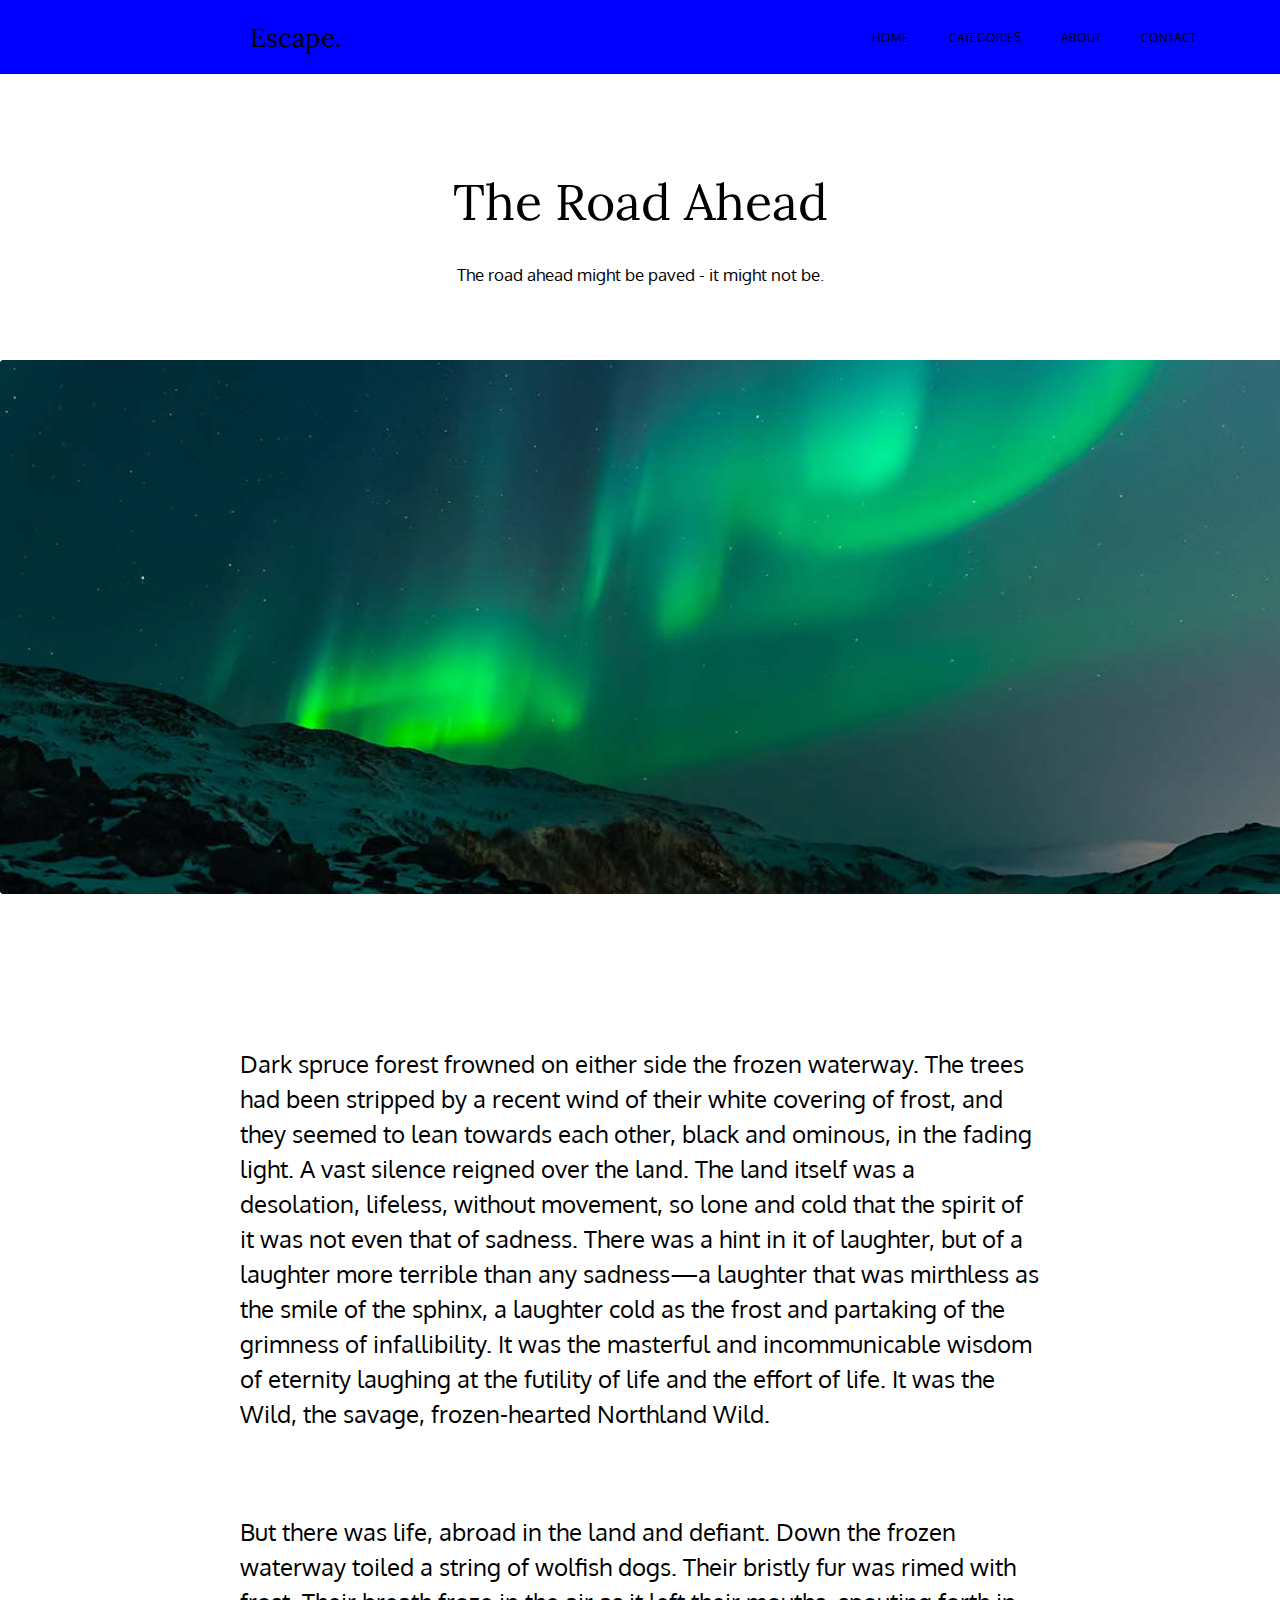
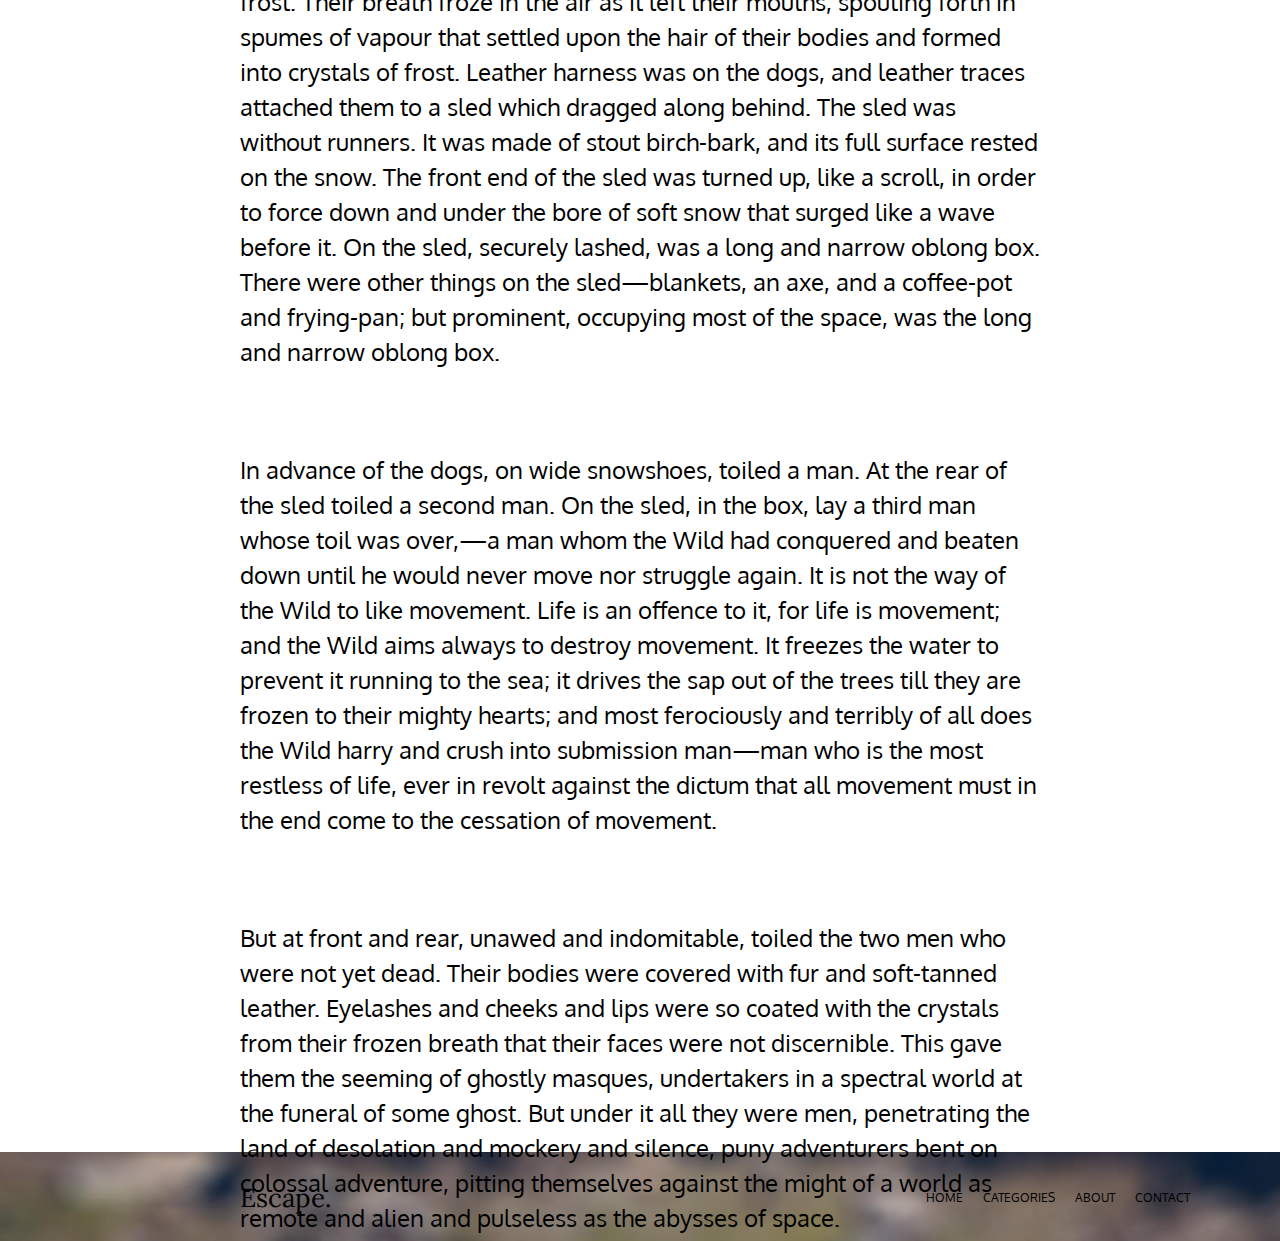
==== Lab_1/index.html @ adece556 "First Commit" ====
<!DOCTYPE html>
<html lang="en">
<head>
    <meta charset="UTF-8">
    <meta name="viewport" content="width=device-width, initial-scale=1.0">
    <link rel="stylesheet" href="style.css">
    <link rel="preconnect" href="https://fonts.googleapis.com">
    <link rel="preconnect" href="https://fonts.gstatic.com" crossorigin>
    <link href="https://fonts.googleapis.com/css2?family=Lora&family=Oxygen&display=swap" rel="stylesheet">
    <title>Lab_1</title>
</head>
<body>
    <div class="set_body">
        <header>
            <div class="header_conteiner">
                <div class="title_Escape">
                    Escape.
                </div>
                <nav class="header_nav">
                    <ul class="header_list">
                        <li class="nav-title"><a href="#!">Home</a></li>
                        <li class="nav-title"><a href="#!">Categories</a></li>
                        <li class="nav-title"><a href="#!">About</a></li>
                        <li class="nav-title"><a href="#!">Contact</a></li>
                    </ul>
                </nav>
            </div>
        </header>
        <div class="title">
            <div class="title_conteiner">
                <p class="Road_ahead">The Road Ahead</p>
                <p class="Road_ahead_under">The road ahead might be paved - it might not be.</p>
            </div>
        </div>
        <img src="./img/MainBack.png" alt="hi">
        <div class="main_text_block">
            <div class="text_block">
                <p>
                    Dark spruce forest frowned on either side the frozen waterway. 
                    The trees had been stripped by a recent wind of their white 
                    covering of frost, and they seemed to lean towards each other, 
                    black and ominous, in the fading light. A vast silence reigned 
                    over the land. The land itself was a desolation, lifeless, 
                    without movement, so lone and cold that the spirit of it was 
                    not even that of sadness. There was a hint in it of laughter, 
                    but of a laughter more terrible than any sadness—a laughter that 
                    was mirthless as the smile of the sphinx, a laughter cold as the 
                    frost and partaking of the grimness of infallibility. It was the 
                    masterful and incommunicable wisdom of eternity laughing at the 
                    futility of life and the effort of life. It was the Wild, the savage, 
                    frozen-hearted Northland Wild. 
                </p>
                <br/>  
                <P>
                    But there was life, abroad in the land and defiant. Down the frozen 
                    waterway toiled a string of wolfish dogs. Their bristly fur was 
                    rimed with frost. Their breath froze in the air as it left their 
                    mouths, spouting forth in spumes of vapour that settled upon the 
                    hair of their bodies and formed into crystals of frost. Leather 
                    harness was on the dogs, and leather traces attached them to a sled 
                    which dragged along behind. The sled was without runners. It was made 
                    of stout birch-bark, and its full surface rested on the snow. The front 
                    end of the sled was turned up, like a scroll, in order to force down and 
                    under the bore of soft snow that surged like a wave before it. On the sled, 
                    securely lashed, was a long and narrow oblong box. There were other things 
                    on the sled—blankets, an axe, and a coffee-pot and frying-pan; but prominent, 
                    occupying most of the space, was the long and narrow oblong box.
                </P>
                <br/>  
                <P>
                    In advance of the dogs, on wide snowshoes, toiled a man. At the rear of the 
                    sled toiled a second man. On the sled, in the box, lay a third man whose 
                    toil was over,—a man whom the Wild had conquered and beaten down until he 
                    would never move nor struggle again. It is not the way of the Wild to like 
                    movement. Life is an offence to it, for life is movement; and the Wild aims 
                    always to destroy movement. It freezes the water to prevent it running to 
                    the sea; it drives the sap out of the trees till they are frozen to their 
                    mighty hearts; and most ferociously and terribly of all does the Wild harry 
                    and crush into submission man—man who is the most restless of life, ever in 
                    revolt against the dictum that all movement must in the end come to the 
                    cessation of movement.
                </P>
                <br/>  
                <P>
                    But at front and rear, unawed and indomitable, toiled the two men who were 
                    not yet dead. Their bodies were covered with fur and soft-tanned leather. 
                    Eyelashes and cheeks and lips were so coated with the crystals from their 
                    frozen breath that their faces were not discernible. This gave them the 
                    seeming of ghostly masques, undertakers in a spectral world at the funeral 
                    of some ghost. But under it all they were men, penetrating the land of 
                    desolation and mockery and silence, puny adventurers bent on colossal 
                    adventure, pitting themselves against the might of a world as remote and
                     alien and pulseless as the abysses of space.
                </P>
            </div>
        </div>
        <footer>
            <div class="footer_conteiner">
                <div class="title_Escape">
                    Escape.
                </div>
                <nav class="header_nav">
                    <ul class="header_list">
                        <li class="nav-title_footer"><a href="#!">Home</a></li>
                        <li class="nav-title_footer"><a href="#!">Categories</a></li>
                        <li class="nav-title_footer"><a href="#!">About</a></li>
                        <li class="nav-title_footer"><a href="#!">Contact</a></li>
                    </ul>
                </nav>
            </div>
        </footer>
    </div>
</body>

</html>
---- Lab_1/style.css ----
body {
    margin: 0;
    padding: 0;
}

.set_body {
    max-width: 1440px;
    margin: 0px auto;
}

header{
    max-height: 74px;
    background-color: blue;
}

.header_list {
    list-style: none;
    display: flex;
}

a {
    color: black;
    text-decoration: none;
}

.header_conteiner {
    padding: 17px 250px 17px 250px;
    max-width: 940px;
    max-height: 40px;
    display: flex;
    justify-content: space-between;
    align-items: center;
}

.title_Escape {
    font-family: 'Lora', serif;
    font-size: 26px;
    margin: 11px 471px 11px 0; 
    cursor: pointer;
}

.nav-title {
    font-family: 'Oxygen', serif;
    font-size: 12px;
    padding: 15px 20px 15px 20px; 
    cursor: pointer;
    text-transform: uppercase;
}


.title {
    height: 286px;
}

.title_conteiner {
    max-width: 940px;
    max-height: 159px;
    padding: 89px 250px 38px 250px;
    
}

.Road_ahead {
    font-size: 50px;
    font-family: 'Lora', serif;
    margin-top: 7px;
    margin-bottom: 0px;
    text-align: center; 
}

.Road_ahead_under {
    font-family: 'Oxygen', sans-serif;
    font-size: 17px;
    text-align: center;
    margin-top: 30px;
}

.main_text_block {
    max-height: 1706px;
    max-width: 1440px;
}


.text_block {
    margin: 148px 240px 168px 240px;
    line-height: 35px;
    font-size: 24px;
    font-family: 'Oxygen', sans-serif;
}

footer {
    height: 89px;
    width: 1440px;
    background-image: url('./img/Footer.png');
}

.footer_conteiner {
    width: 960px;
    height: 34px;
    padding: 28px 240px 27px 240px;
    display: flex;
    justify-content: space-between;
    align-items: center;
}

.nav-title_footer {
    font-family: 'Oxygen', serif;
    font-size: 12px;
    padding: 9px 10px 9px 10px; 
    cursor: pointer;
    text-transform: uppercase;
}
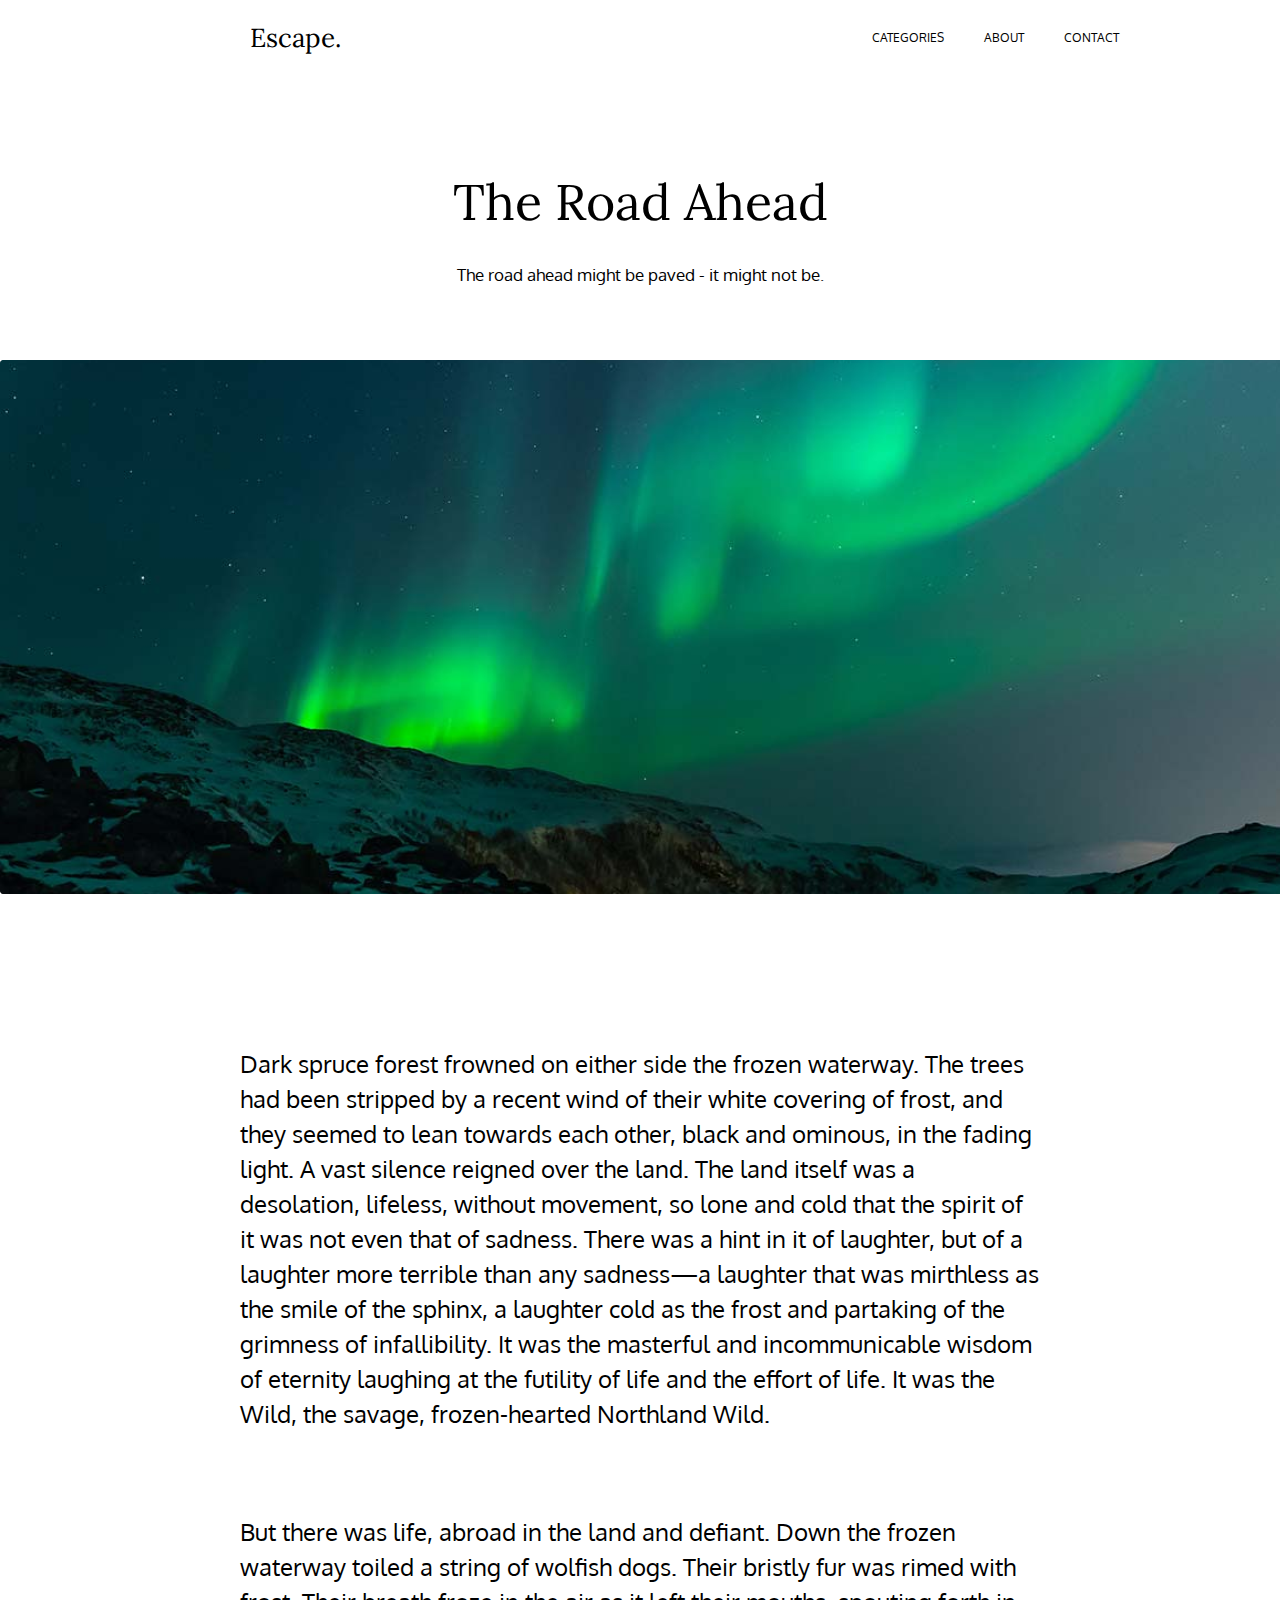
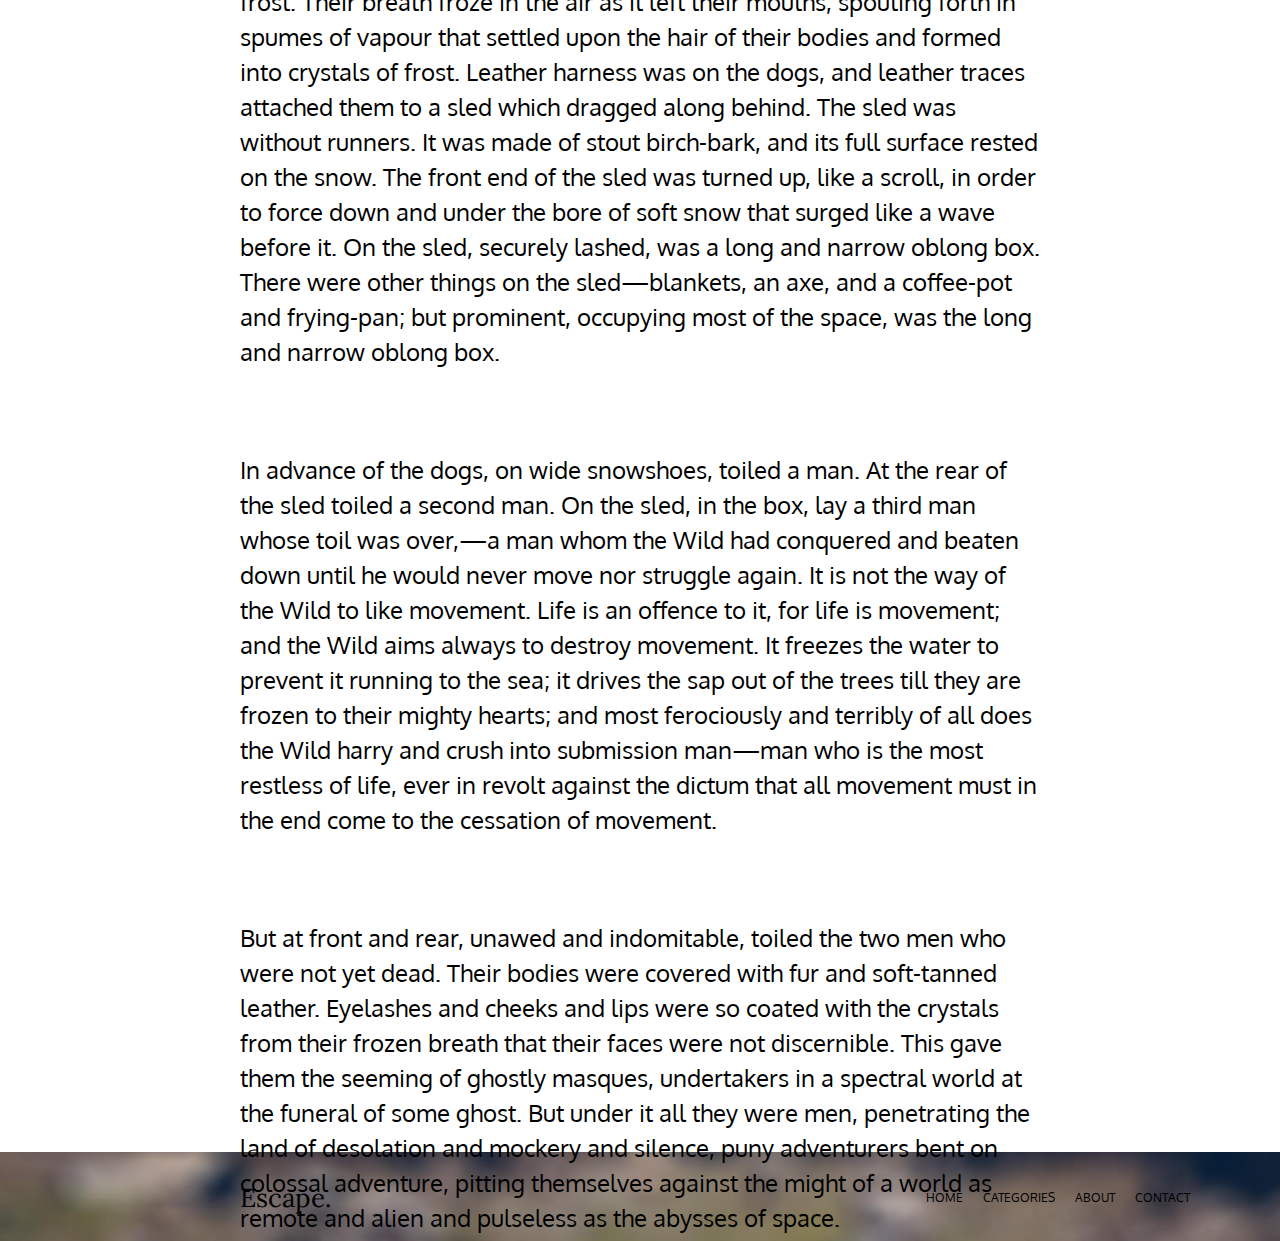
==== commit 032b9a82: "efdf" ====
--- a/Lab_1/index.html
+++ b/Lab_1/index.html
@@ -18,7 +18,7 @@
                 </div>
                 <nav class="header_nav">
                     <ul class="header_list">
-                        <li class="nav-title"><a href="#!">Home</a></li>
+                        
                         <li class="nav-title"><a href="#!">Categories</a></li>
                         <li class="nav-title"><a href="#!">About</a></li>
                         <li class="nav-title"><a href="#!">Contact</a></li>
--- a/Lab_1/style.css
+++ b/Lab_1/style.css
@@ -12,7 +12,6 @@
 
 header{
     max-height: 74px;
-    background-color: blue;
 }
 
 .header_list {
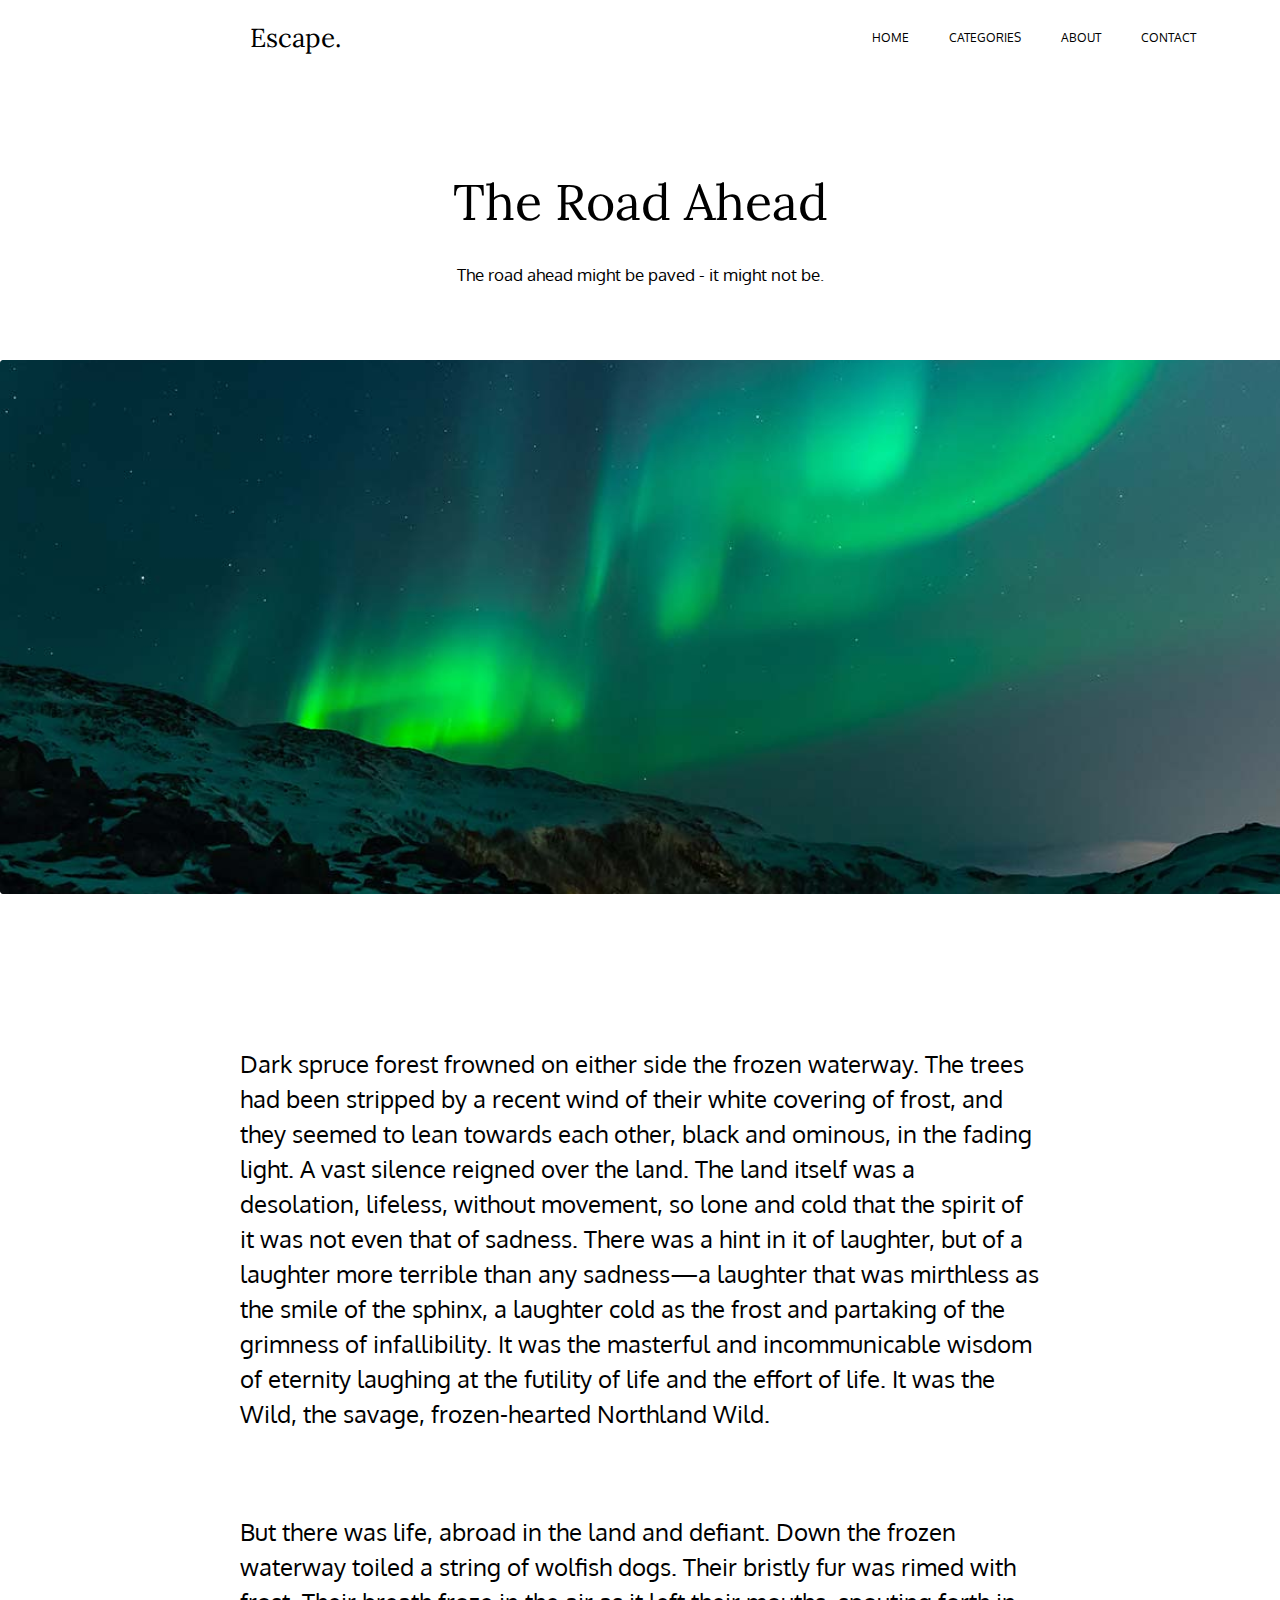
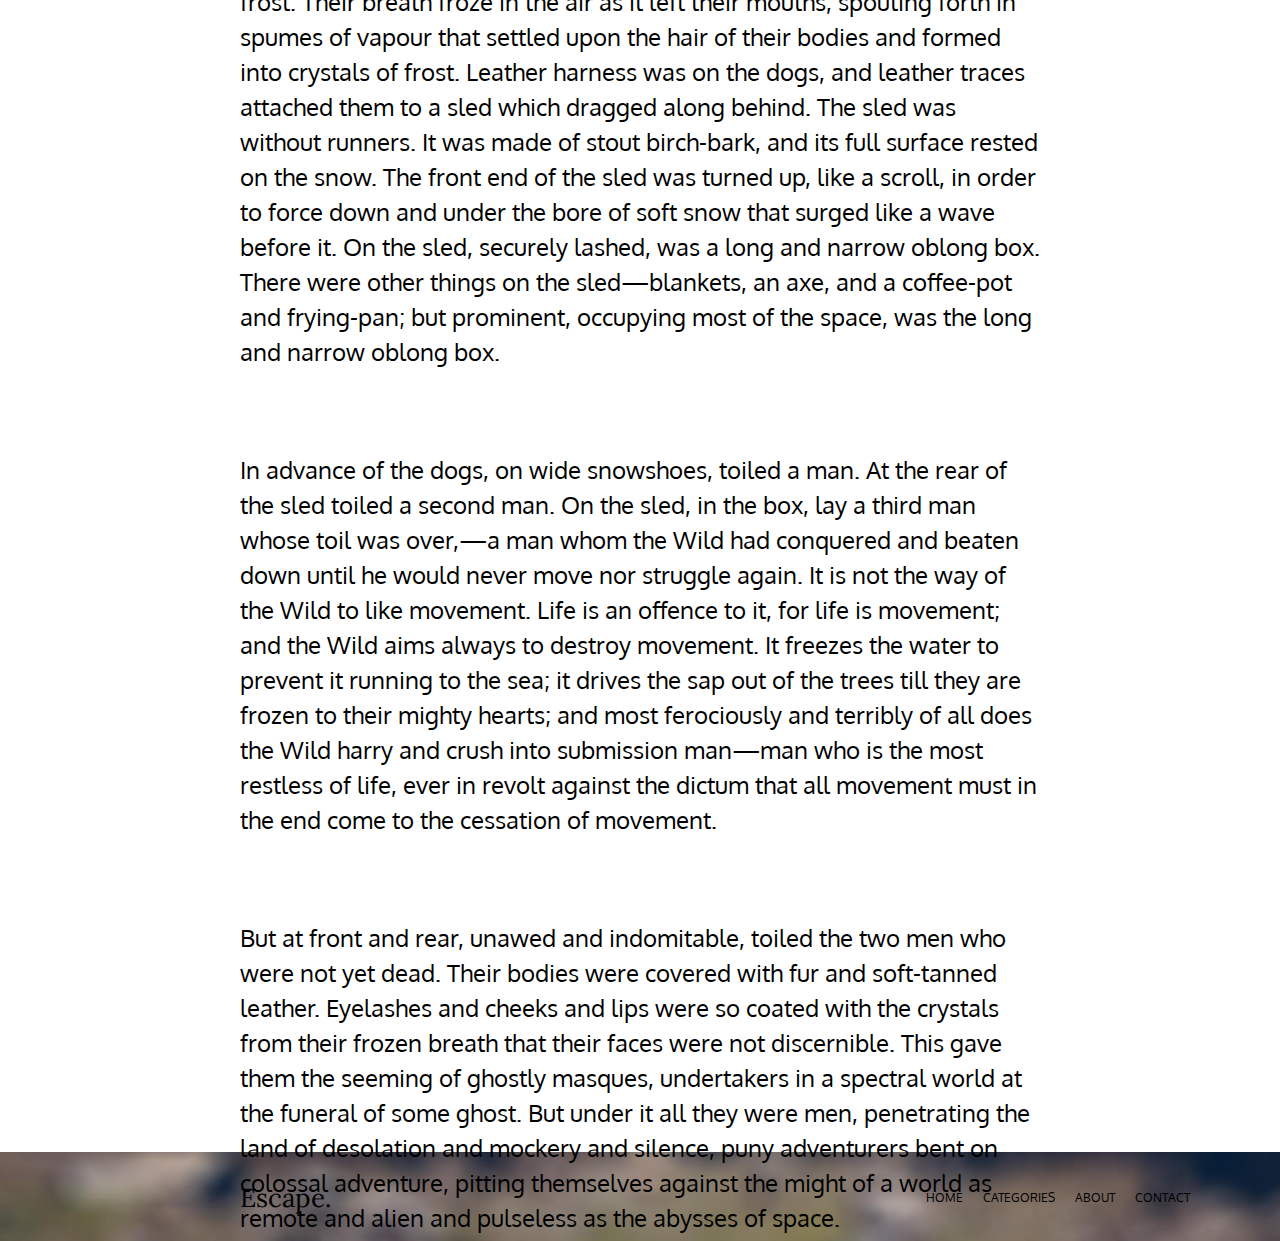
==== commit 4e7ca7d0: "Edit web" ====
--- a/Lab_1/index.html
+++ b/Lab_1/index.html
@@ -18,7 +18,7 @@
                 </div>
                 <nav class="header_nav">
                     <ul class="header_list">
-                        
+                        <li class="nav-title"><a href="#!">Home</a></li>
                         <li class="nav-title"><a href="#!">Categories</a></li>
                         <li class="nav-title"><a href="#!">About</a></li>
                         <li class="nav-title"><a href="#!">Contact</a></li>
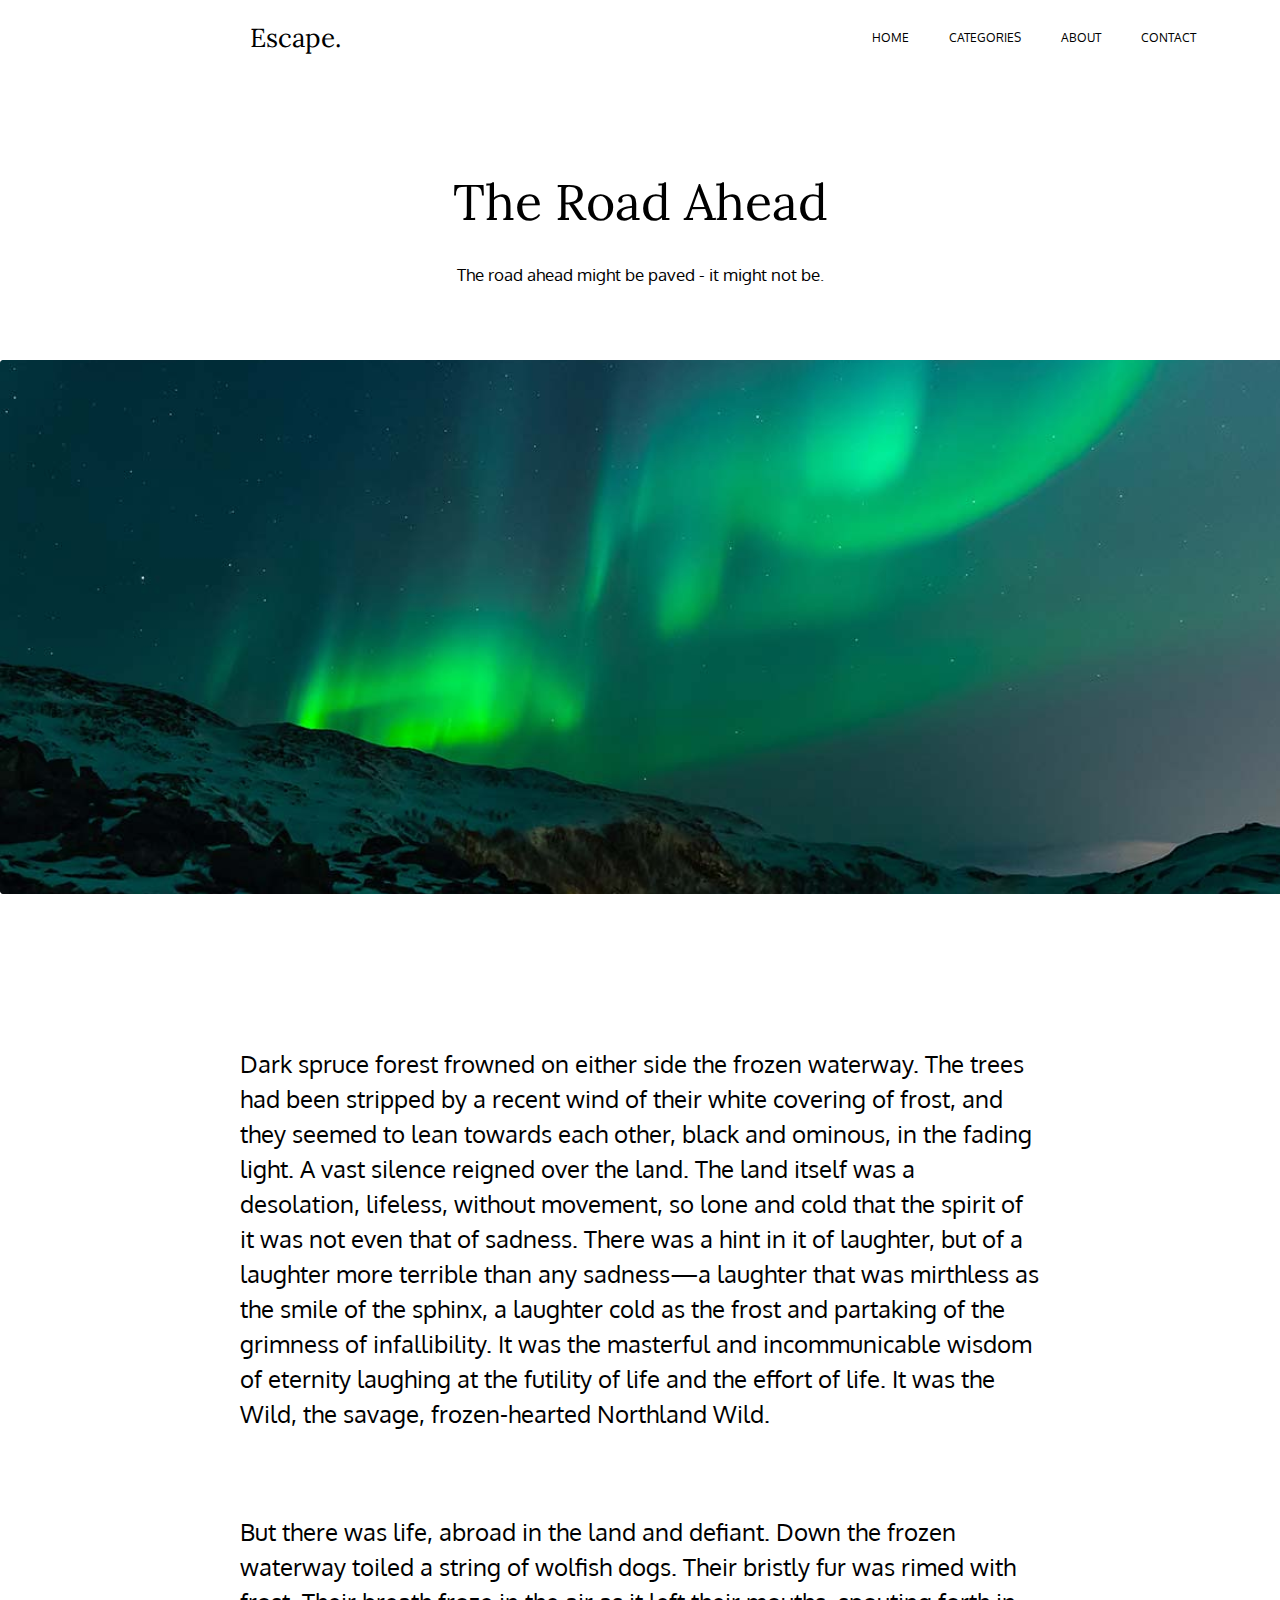
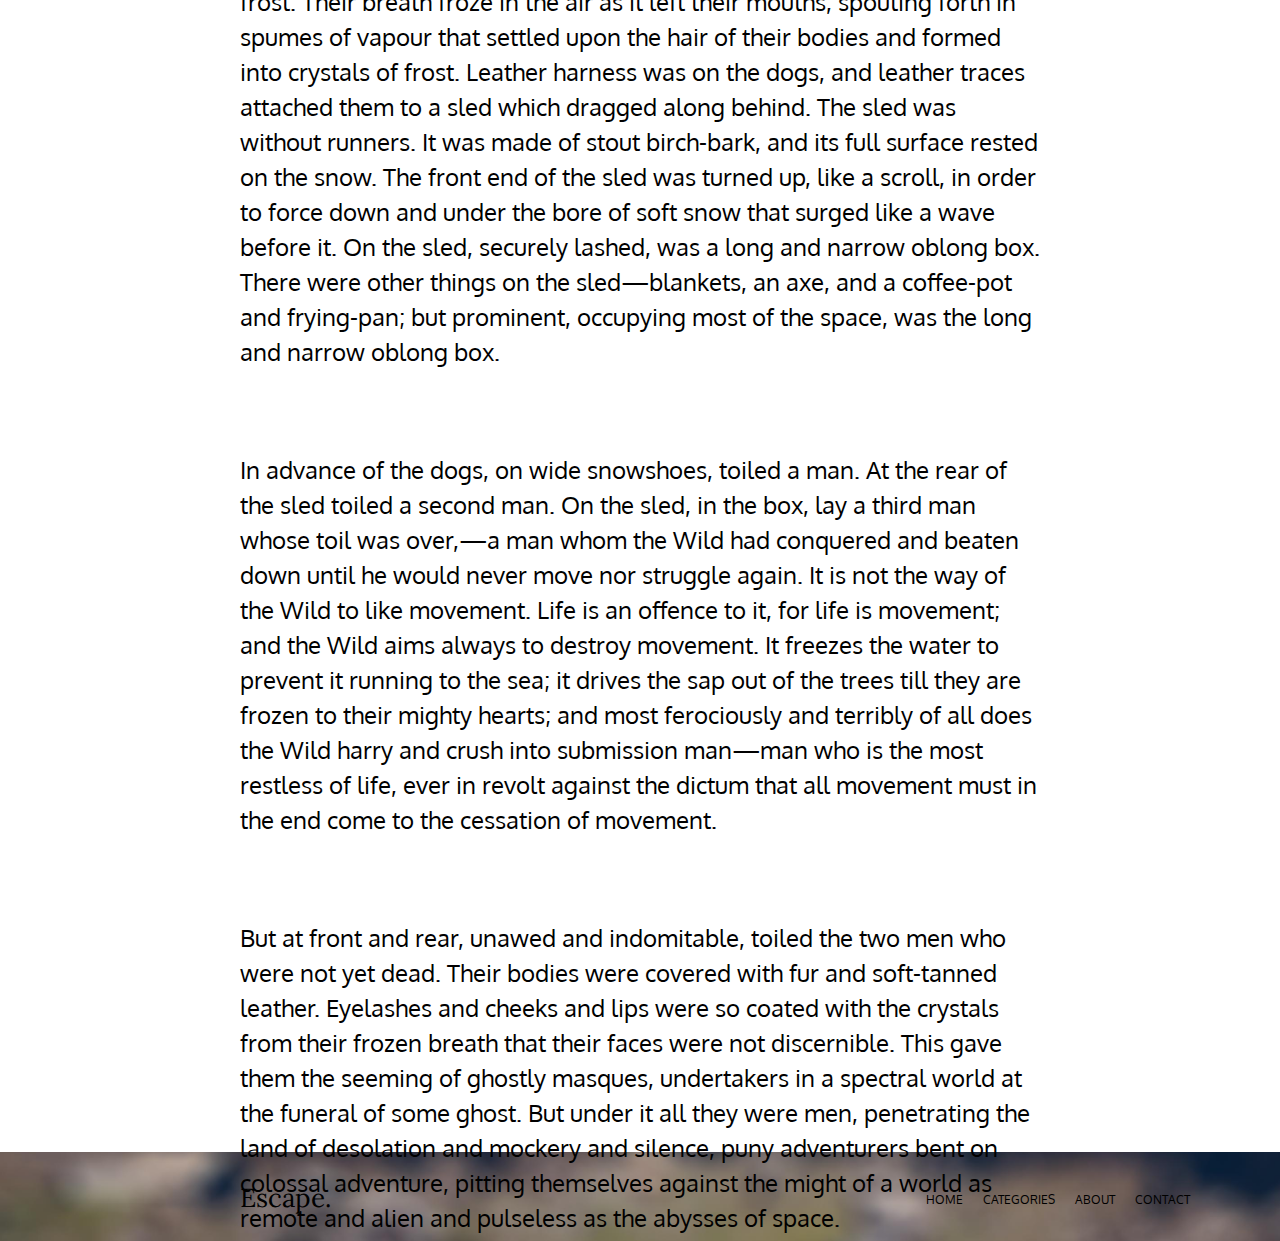
==== commit 3061ddc2: "Edit the web" ====
--- a/Lab_1/index.html
+++ b/Lab_1/index.html
@@ -10,106 +10,103 @@
     <title>Lab_1</title>
 </head>
 <body>
-    <div class="set_body">
-        <header>
-            <div class="header_conteiner">
-                <div class="title_Escape">
-                    Escape.
-                </div>
-                <nav class="header_nav">
-                    <ul class="header_list">
-                        <li class="nav-title"><a href="#!">Home</a></li>
-                        <li class="nav-title"><a href="#!">Categories</a></li>
-                        <li class="nav-title"><a href="#!">About</a></li>
-                        <li class="nav-title"><a href="#!">Contact</a></li>
-                    </ul>
-                </nav>
+    <header>
+        <div class="header-conteiner">
+            <div class="title-escape">
+                Escape.
             </div>
-        </header>
-        <div class="title">
-            <div class="title_conteiner">
-                <p class="Road_ahead">The Road Ahead</p>
-                <p class="Road_ahead_under">The road ahead might be paved - it might not be.</p>
+            <nav class="header-nav">
+                <ul class="header-list">
+                    <li class="nav-title"><a href="#!">Home</a></li>
+                    <li class="nav-title"><a href="#!">Categories</a></li>
+                    <li class="nav-title"><a href="#!">About</a></li>
+                    <li class="nav-title"><a href="#!">Contact</a></li>
+                </ul>
+            </nav>
+        </div>
+    </header>
+    <div class="title">
+        <div class="title-conteiner">
+            <p class="road-ahead">The Road Ahead</p>
+            <p class="road-ahead-under">The road ahead might be paved - it might not be.</p>
+        </div>
+    </div>
+    <img src="./img/MainBack.png" alt="hi">
+    <div class="main-text-block">
+        <div class="text-block">
+            <p>
+                Dark spruce forest frowned on either side the frozen waterway. 
+                The trees had been stripped by a recent wind of their white 
+                covering of frost, and they seemed to lean towards each other, 
+                black and ominous, in the fading light. A vast silence reigned 
+                over the land. The land itself was a desolation, lifeless, 
+                without movement, so lone and cold that the spirit of it was 
+                not even that of sadness. There was a hint in it of laughter, 
+                but of a laughter more terrible than any sadness—a laughter that 
+                was mirthless as the smile of the sphinx, a laughter cold as the 
+                frost and partaking of the grimness of infallibility. It was the 
+                masterful and incommunicable wisdom of eternity laughing at the 
+                futility of life and the effort of life. It was the Wild, the savage, 
+                frozen-hearted Northland Wild. 
+            </p>
+            <br/>  
+            <p>
+                But there was life, abroad in the land and defiant. Down the frozen 
+                waterway toiled a string of wolfish dogs. Their bristly fur was 
+                rimed with frost. Their breath froze in the air as it left their 
+                mouths, spouting forth in spumes of vapour that settled upon the 
+                hair of their bodies and formed into crystals of frost. Leather 
+                harness was on the dogs, and leather traces attached them to a sled 
+                which dragged along behind. The sled was without runners. It was made 
+                of stout birch-bark, and its full surface rested on the snow. The front 
+                end of the sled was turned up, like a scroll, in order to force down and 
+                under the bore of soft snow that surged like a wave before it. On the sled, 
+                securely lashed, was a long and narrow oblong box. There were other things 
+                on the sled—blankets, an axe, and a coffee-pot and frying-pan; but prominent, 
+                occupying most of the space, was the long and narrow oblong box.
+            </p>
+            <br/>  
+            <p>
+                In advance of the dogs, on wide snowshoes, toiled a man. At the rear of the 
+                sled toiled a second man. On the sled, in the box, lay a third man whose 
+                toil was over,—a man whom the Wild had conquered and beaten down until he 
+                would never move nor struggle again. It is not the way of the Wild to like 
+                movement. Life is an offence to it, for life is movement; and the Wild aims 
+                always to destroy movement. It freezes the water to prevent it running to 
+                the sea; it drives the sap out of the trees till they are frozen to their 
+                mighty hearts; and most ferociously and terribly of all does the Wild harry 
+                and crush into submission man—man who is the most restless of life, ever in 
+                revolt against the dictum that all movement must in the end come to the 
+                cessation of movement.
+            </p>
+            <br/>  
+            <p>
+                But at front and rear, unawed and indomitable, toiled the two men who were 
+                not yet dead. Their bodies were covered with fur and soft-tanned leather. 
+                Eyelashes and cheeks and lips were so coated with the crystals from their 
+                frozen breath that their faces were not discernible. This gave them the 
+                seeming of ghostly masques, undertakers in a spectral world at the funeral 
+                of some ghost. But under it all they were men, penetrating the land of 
+                desolation and mockery and silence, puny adventurers bent on colossal 
+                adventure, pitting themselves against the might of a world as remote and
+                 alien and pulseless as the abysses of space.
+            </p>
+        </div>
+    </div>
+    <footer>
+        <div class="footer-conteiner">
+            <div class="title-escape">
+                Escape.
             </div>
+            <nav class="header-nav">
+                <ul class="header-list">
+                    <li class="nav-title-footer"><a href="#!">Home</a></li>
+                    <li class="nav-title-footer"><a href="#!">Categories</a></li>
+                    <li class="nav-title-footer"><a href="#!">About</a></li>
+                    <li class="nav-title-footer"><a href="#!">Contact</a></li>
+                </ul>
+            </nav>
         </div>
-        <img src="./img/MainBack.png" alt="hi">
-        <div class="main_text_block">
-            <div class="text_block">
-                <p>
-                    Dark spruce forest frowned on either side the frozen waterway. 
-                    The trees had been stripped by a recent wind of their white 
-                    covering of frost, and they seemed to lean towards each other, 
-                    black and ominous, in the fading light. A vast silence reigned 
-                    over the land. The land itself was a desolation, lifeless, 
-                    without movement, so lone and cold that the spirit of it was 
-                    not even that of sadness. There was a hint in it of laughter, 
-                    but of a laughter more terrible than any sadness—a laughter that 
-                    was mirthless as the smile of the sphinx, a laughter cold as the 
-                    frost and partaking of the grimness of infallibility. It was the 
-                    masterful and incommunicable wisdom of eternity laughing at the 
-                    futility of life and the effort of life. It was the Wild, the savage, 
-                    frozen-hearted Northland Wild. 
-                </p>
-                <br/>  
-                <P>
-                    But there was life, abroad in the land and defiant. Down the frozen 
-                    waterway toiled a string of wolfish dogs. Their bristly fur was 
-                    rimed with frost. Their breath froze in the air as it left their 
-                    mouths, spouting forth in spumes of vapour that settled upon the 
-                    hair of their bodies and formed into crystals of frost. Leather 
-                    harness was on the dogs, and leather traces attached them to a sled 
-                    which dragged along behind. The sled was without runners. It was made 
-                    of stout birch-bark, and its full surface rested on the snow. The front 
-                    end of the sled was turned up, like a scroll, in order to force down and 
-                    under the bore of soft snow that surged like a wave before it. On the sled, 
-                    securely lashed, was a long and narrow oblong box. There were other things 
-                    on the sled—blankets, an axe, and a coffee-pot and frying-pan; but prominent, 
-                    occupying most of the space, was the long and narrow oblong box.
-                </P>
-                <br/>  
-                <P>
-                    In advance of the dogs, on wide snowshoes, toiled a man. At the rear of the 
-                    sled toiled a second man. On the sled, in the box, lay a third man whose 
-                    toil was over,—a man whom the Wild had conquered and beaten down until he 
-                    would never move nor struggle again. It is not the way of the Wild to like 
-                    movement. Life is an offence to it, for life is movement; and the Wild aims 
-                    always to destroy movement. It freezes the water to prevent it running to 
-                    the sea; it drives the sap out of the trees till they are frozen to their 
-                    mighty hearts; and most ferociously and terribly of all does the Wild harry 
-                    and crush into submission man—man who is the most restless of life, ever in 
-                    revolt against the dictum that all movement must in the end come to the 
-                    cessation of movement.
-                </P>
-                <br/>  
-                <P>
-                    But at front and rear, unawed and indomitable, toiled the two men who were 
-                    not yet dead. Their bodies were covered with fur and soft-tanned leather. 
-                    Eyelashes and cheeks and lips were so coated with the crystals from their 
-                    frozen breath that their faces were not discernible. This gave them the 
-                    seeming of ghostly masques, undertakers in a spectral world at the funeral 
-                    of some ghost. But under it all they were men, penetrating the land of 
-                    desolation and mockery and silence, puny adventurers bent on colossal 
-                    adventure, pitting themselves against the might of a world as remote and
-                     alien and pulseless as the abysses of space.
-                </P>
-            </div>
-        </div>
-        <footer>
-            <div class="footer_conteiner">
-                <div class="title_Escape">
-                    Escape.
-                </div>
-                <nav class="header_nav">
-                    <ul class="header_list">
-                        <li class="nav-title_footer"><a href="#!">Home</a></li>
-                        <li class="nav-title_footer"><a href="#!">Categories</a></li>
-                        <li class="nav-title_footer"><a href="#!">About</a></li>
-                        <li class="nav-title_footer"><a href="#!">Contact</a></li>
-                    </ul>
-                </nav>
-            </div>
-        </footer>
-    </div>
+    </footer>
 </body>
-
 </html>--- a/Lab_1/style.css
+++ b/Lab_1/style.css
@@ -3,18 +3,16 @@
 body {
     margin: 0;
     padding: 0;
-}
-
-.set_body {
     max-width: 1440px;
     margin: 0px auto;
 }
+
 
 header{
     max-height: 74px;
 }
 
-.header_list {
+.header-list {
     list-style: none;
     display: flex;
 }
@@ -24,7 +22,7 @@
     text-decoration: none;
 }
 
-.header_conteiner {
+.header-conteiner {
     padding: 17px 250px 17px 250px;
     max-width: 940px;
     max-height: 40px;
@@ -33,7 +31,7 @@
     align-items: center;
 }
 
-.title_Escape {
+.title-escape {
     font-family: 'Lora', serif;
     font-size: 26px;
     margin: 11px 471px 11px 0; 
@@ -53,14 +51,14 @@
     height: 286px;
 }
 
-.title_conteiner {
+.title-conteiner {
     max-width: 940px;
     max-height: 159px;
     padding: 89px 250px 38px 250px;
     
 }
 
-.Road_ahead {
+.road-ahead {
     font-size: 50px;
     font-family: 'Lora', serif;
     margin-top: 7px;
@@ -68,20 +66,20 @@
     text-align: center; 
 }
 
-.Road_ahead_under {
+.road-ahead-under {
     font-family: 'Oxygen', sans-serif;
     font-size: 17px;
     text-align: center;
     margin-top: 30px;
 }
 
-.main_text_block {
+.main-text-block {
     max-height: 1706px;
     max-width: 1440px;
 }
 
 
-.text_block {
+.text-block {
     margin: 148px 240px 168px 240px;
     line-height: 35px;
     font-size: 24px;
@@ -94,7 +92,7 @@
     background-image: url('./img/Footer.png');
 }
 
-.footer_conteiner {
+.footer-conteiner {
     width: 960px;
     height: 34px;
     padding: 28px 240px 27px 240px;
@@ -103,10 +101,10 @@
     align-items: center;
 }
 
-.nav-title_footer {
+.nav-title-footer {
     font-family: 'Oxygen', serif;
     font-size: 12px;
-    padding: 9px 10px 9px 10px; 
+    margin: 14px 10px 9px 10px; 
     cursor: pointer;
     text-transform: uppercase;
 }
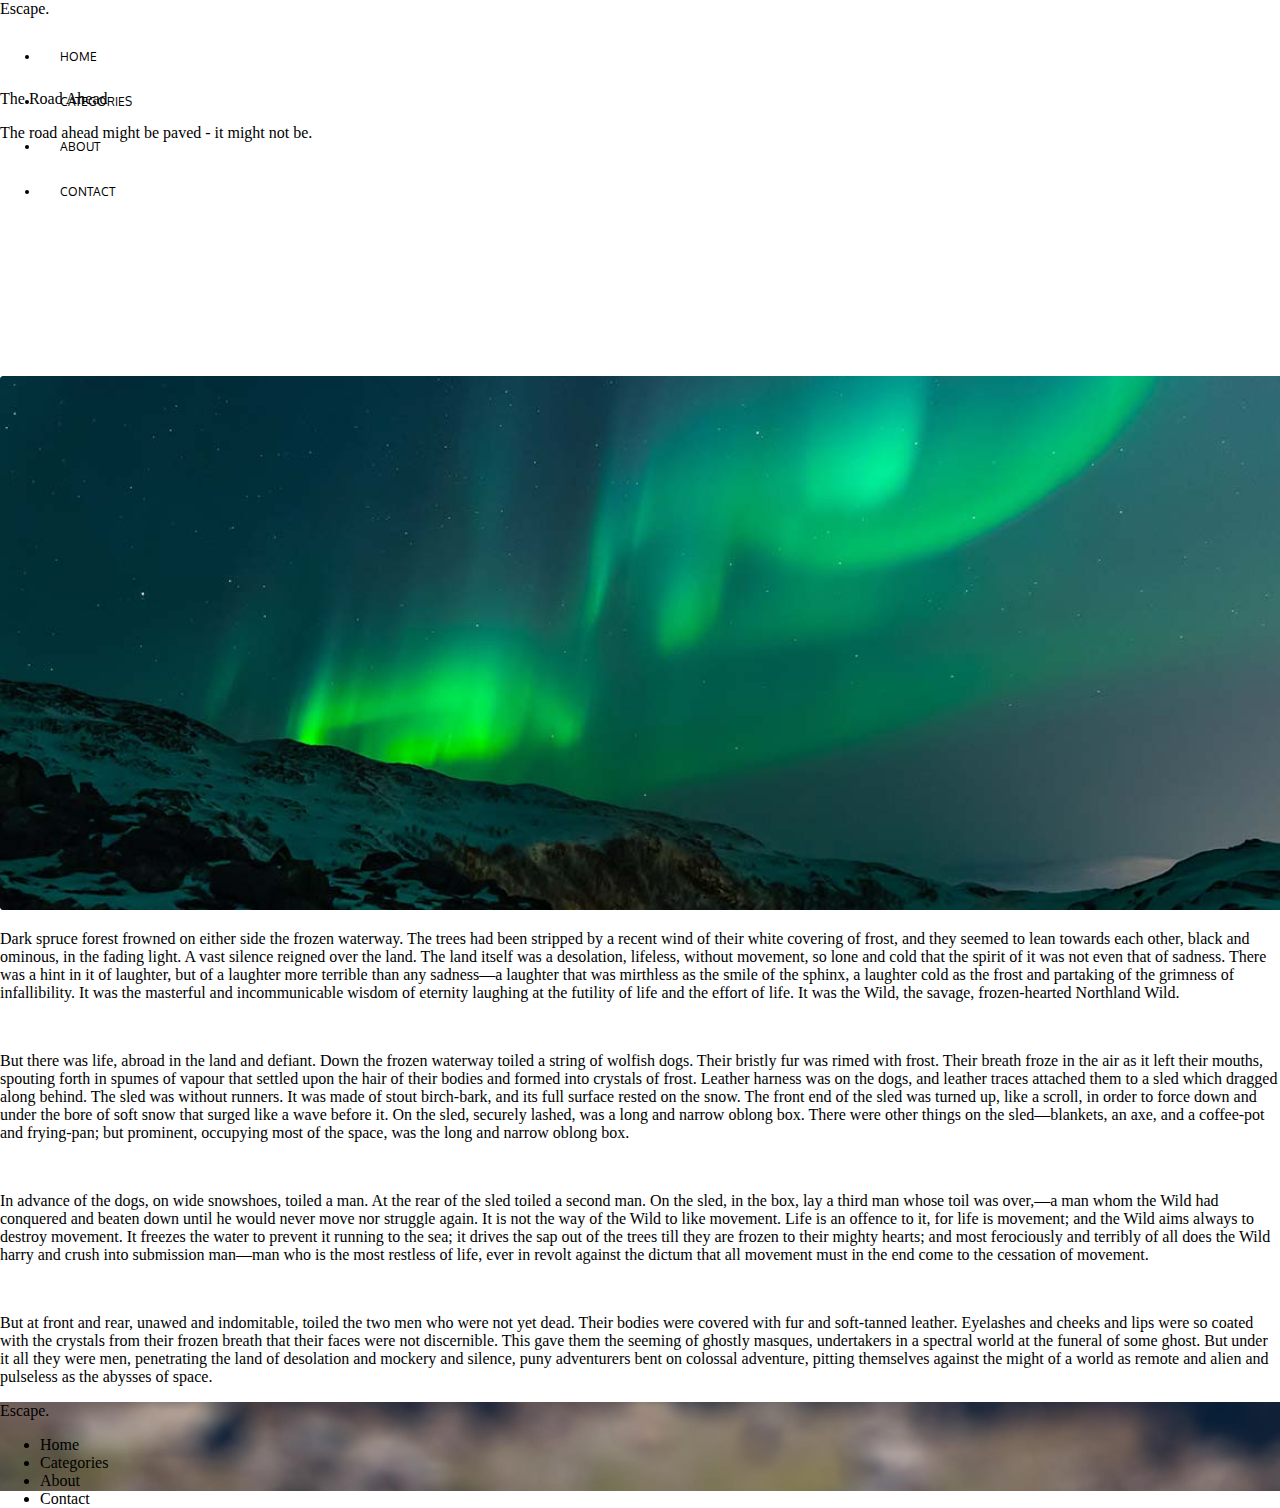
==== commit 41f4eba9: "nooo" ====
--- a/Lab_1/index.html
+++ b/Lab_1/index.html
@@ -10,103 +10,106 @@
     <title>Lab_1</title>
 </head>
 <body>
-    <header>
-        <div class="header-conteiner">
-            <div class="title-escape">
-                Escape.
+    <div class="set_body">
+        <header>
+            <div class="header_conteiner">
+                <div class="title_Escape">
+                    Escape.
+                </div>
+                <nav class="header_nav">
+                    <ul class="header_list">
+                        <li class="nav-title"><a href="#!">Home</a></li>
+                        <li class="nav-title"><a href="#!">Categories</a></li>
+                        <li class="nav-title"><a href="#!">About</a></li>
+                        <li class="nav-title"><a href="#!">Contact</a></li>
+                    </ul>
+                </nav>
             </div>
-            <nav class="header-nav">
-                <ul class="header-list">
-                    <li class="nav-title"><a href="#!">Home</a></li>
-                    <li class="nav-title"><a href="#!">Categories</a></li>
-                    <li class="nav-title"><a href="#!">About</a></li>
-                    <li class="nav-title"><a href="#!">Contact</a></li>
-                </ul>
-            </nav>
+        </header>
+        <div class="title">
+            <div class="title_conteiner">
+                <p class="Road_ahead">The Road Ahead</p>
+                <p class="Road_ahead_under">The road ahead might be paved - it might not be.</p>
+            </div>
         </div>
-    </header>
-    <div class="title">
-        <div class="title-conteiner">
-            <p class="road-ahead">The Road Ahead</p>
-            <p class="road-ahead-under">The road ahead might be paved - it might not be.</p>
+        <img src="./img/MainBack.png" alt="hi">
+        <div class="main_text_block">
+            <div class="text_block">
+                <p>
+                    Dark spruce forest frowned on either side the frozen waterway. 
+                    The trees had been stripped by a recent wind of their white 
+                    covering of frost, and they seemed to lean towards each other, 
+                    black and ominous, in the fading light. A vast silence reigned 
+                    over the land. The land itself was a desolation, lifeless, 
+                    without movement, so lone and cold that the spirit of it was 
+                    not even that of sadness. There was a hint in it of laughter, 
+                    but of a laughter more terrible than any sadness—a laughter that 
+                    was mirthless as the smile of the sphinx, a laughter cold as the 
+                    frost and partaking of the grimness of infallibility. It was the 
+                    masterful and incommunicable wisdom of eternity laughing at the 
+                    futility of life and the effort of life. It was the Wild, the savage, 
+                    frozen-hearted Northland Wild. 
+                </p>
+                <br/>  
+                <P>
+                    But there was life, abroad in the land and defiant. Down the frozen 
+                    waterway toiled a string of wolfish dogs. Their bristly fur was 
+                    rimed with frost. Their breath froze in the air as it left their 
+                    mouths, spouting forth in spumes of vapour that settled upon the 
+                    hair of their bodies and formed into crystals of frost. Leather 
+                    harness was on the dogs, and leather traces attached them to a sled 
+                    which dragged along behind. The sled was without runners. It was made 
+                    of stout birch-bark, and its full surface rested on the snow. The front 
+                    end of the sled was turned up, like a scroll, in order to force down and 
+                    under the bore of soft snow that surged like a wave before it. On the sled, 
+                    securely lashed, was a long and narrow oblong box. There were other things 
+                    on the sled—blankets, an axe, and a coffee-pot and frying-pan; but prominent, 
+                    occupying most of the space, was the long and narrow oblong box.
+                </P>
+                <br/>  
+                <P>
+                    In advance of the dogs, on wide snowshoes, toiled a man. At the rear of the 
+                    sled toiled a second man. On the sled, in the box, lay a third man whose 
+                    toil was over,—a man whom the Wild had conquered and beaten down until he 
+                    would never move nor struggle again. It is not the way of the Wild to like 
+                    movement. Life is an offence to it, for life is movement; and the Wild aims 
+                    always to destroy movement. It freezes the water to prevent it running to 
+                    the sea; it drives the sap out of the trees till they are frozen to their 
+                    mighty hearts; and most ferociously and terribly of all does the Wild harry 
+                    and crush into submission man—man who is the most restless of life, ever in 
+                    revolt against the dictum that all movement must in the end come to the 
+                    cessation of movement.
+                </P>
+                <br/>  
+                <P>
+                    But at front and rear, unawed and indomitable, toiled the two men who were 
+                    not yet dead. Their bodies were covered with fur and soft-tanned leather. 
+                    Eyelashes and cheeks and lips were so coated with the crystals from their 
+                    frozen breath that their faces were not discernible. This gave them the 
+                    seeming of ghostly masques, undertakers in a spectral world at the funeral 
+                    of some ghost. But under it all they were men, penetrating the land of 
+                    desolation and mockery and silence, puny adventurers bent on colossal 
+                    adventure, pitting themselves against the might of a world as remote and
+                     alien and pulseless as the abysses of space.
+                </P>
+            </div>
         </div>
+        <footer>
+            <div class="footer_conteiner">
+                <div class="title_Escape">
+                    Escape.
+                </div>
+                <nav>
+                    <ul>
+                        <li class="nav-title_footer"><a href="#!">Home</a></li>
+                        <li class="nav-title_footer"><a href="#!">Categories</a></li>
+                        <li class="nav-title_footer"><a href="#!">About</a></li>
+                        <li class="nav-title_footer"><a href="#!">Contact</a></li>
+                    </ul>
+                </nav>
+            </div>
+        </footer>
     </div>
-    <img src="./img/MainBack.png" alt="hi">
-    <div class="main-text-block">
-        <div class="text-block">
-            <p>
-                Dark spruce forest frowned on either side the frozen waterway. 
-                The trees had been stripped by a recent wind of their white 
-                covering of frost, and they seemed to lean towards each other, 
-                black and ominous, in the fading light. A vast silence reigned 
-                over the land. The land itself was a desolation, lifeless, 
-                without movement, so lone and cold that the spirit of it was 
-                not even that of sadness. There was a hint in it of laughter, 
-                but of a laughter more terrible than any sadness—a laughter that 
-                was mirthless as the smile of the sphinx, a laughter cold as the 
-                frost and partaking of the grimness of infallibility. It was the 
-                masterful and incommunicable wisdom of eternity laughing at the 
-                futility of life and the effort of life. It was the Wild, the savage, 
-                frozen-hearted Northland Wild. 
-            </p>
-            <br/>  
-            <p>
-                But there was life, abroad in the land and defiant. Down the frozen 
-                waterway toiled a string of wolfish dogs. Their bristly fur was 
-                rimed with frost. Their breath froze in the air as it left their 
-                mouths, spouting forth in spumes of vapour that settled upon the 
-                hair of their bodies and formed into crystals of frost. Leather 
-                harness was on the dogs, and leather traces attached them to a sled 
-                which dragged along behind. The sled was without runners. It was made 
-                of stout birch-bark, and its full surface rested on the snow. The front 
-                end of the sled was turned up, like a scroll, in order to force down and 
-                under the bore of soft snow that surged like a wave before it. On the sled, 
-                securely lashed, was a long and narrow oblong box. There were other things 
-                on the sled—blankets, an axe, and a coffee-pot and frying-pan; but prominent, 
-                occupying most of the space, was the long and narrow oblong box.
-            </p>
-            <br/>  
-            <p>
-                In advance of the dogs, on wide snowshoes, toiled a man. At the rear of the 
-                sled toiled a second man. On the sled, in the box, lay a third man whose 
-                toil was over,—a man whom the Wild had conquered and beaten down until he 
-                would never move nor struggle again. It is not the way of the Wild to like 
-                movement. Life is an offence to it, for life is movement; and the Wild aims 
-                always to destroy movement. It freezes the water to prevent it running to 
-                the sea; it drives the sap out of the trees till they are frozen to their 
-                mighty hearts; and most ferociously and terribly of all does the Wild harry 
-                and crush into submission man—man who is the most restless of life, ever in 
-                revolt against the dictum that all movement must in the end come to the 
-                cessation of movement.
-            </p>
-            <br/>  
-            <p>
-                But at front and rear, unawed and indomitable, toiled the two men who were 
-                not yet dead. Their bodies were covered with fur and soft-tanned leather. 
-                Eyelashes and cheeks and lips were so coated with the crystals from their 
-                frozen breath that their faces were not discernible. This gave them the 
-                seeming of ghostly masques, undertakers in a spectral world at the funeral 
-                of some ghost. But under it all they were men, penetrating the land of 
-                desolation and mockery and silence, puny adventurers bent on colossal 
-                adventure, pitting themselves against the might of a world as remote and
-                 alien and pulseless as the abysses of space.
-            </p>
-        </div>
-    </div>
-    <footer>
-        <div class="footer-conteiner">
-            <div class="title-escape">
-                Escape.
-            </div>
-            <nav class="header-nav">
-                <ul class="header-list">
-                    <li class="nav-title-footer"><a href="#!">Home</a></li>
-                    <li class="nav-title-footer"><a href="#!">Categories</a></li>
-                    <li class="nav-title-footer"><a href="#!">About</a></li>
-                    <li class="nav-title-footer"><a href="#!">Contact</a></li>
-                </ul>
-            </nav>
-        </div>
-    </footer>
 </body>
+
 </html>--- a/Lab_1/style.css
+++ b/Lab_1/style.css
@@ -41,12 +41,12 @@
 .nav-title {
     font-family: 'Oxygen', serif;
     font-size: 12px;
-    padding: 15px 20px 15px 20px; 
+    padding: 15px 20px 15px 20px;
     cursor: pointer;
     text-transform: uppercase;
 }
 
-
+/*saddf*/
 .title {
     height: 286px;
 }
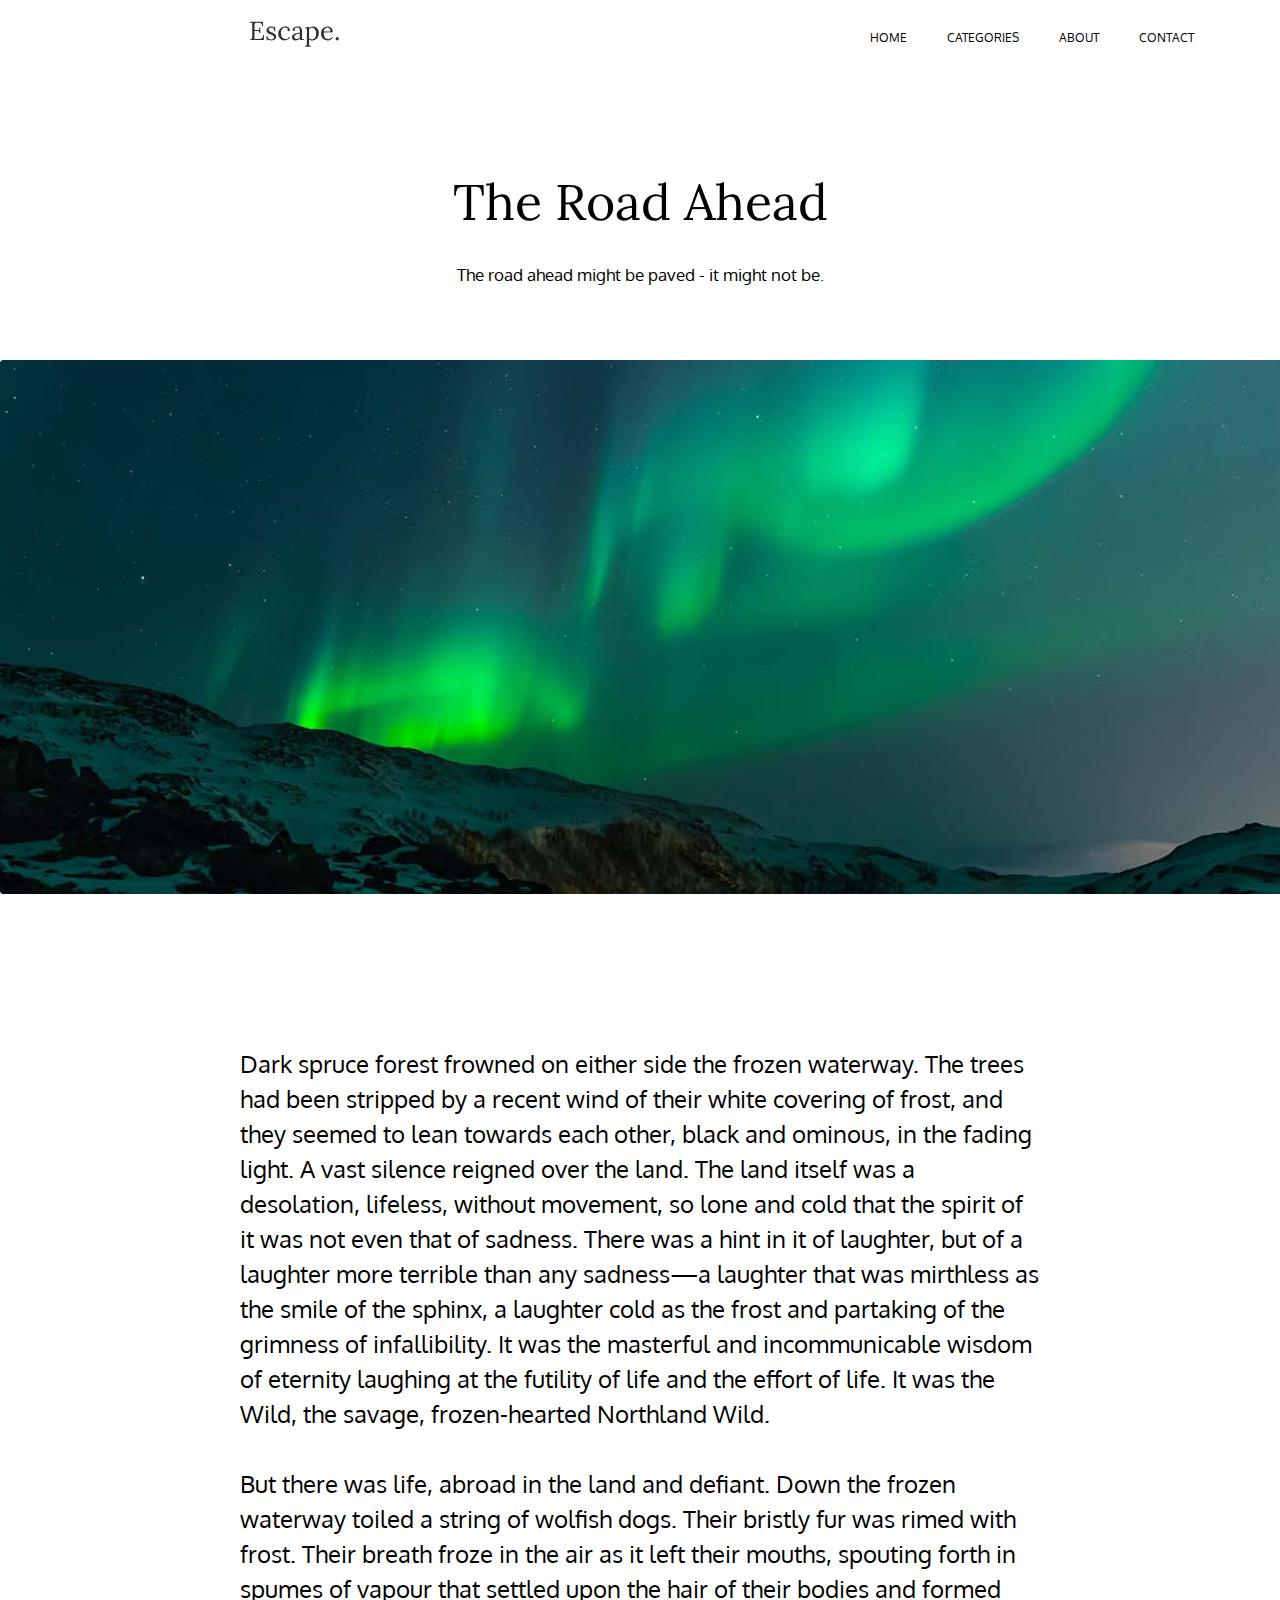
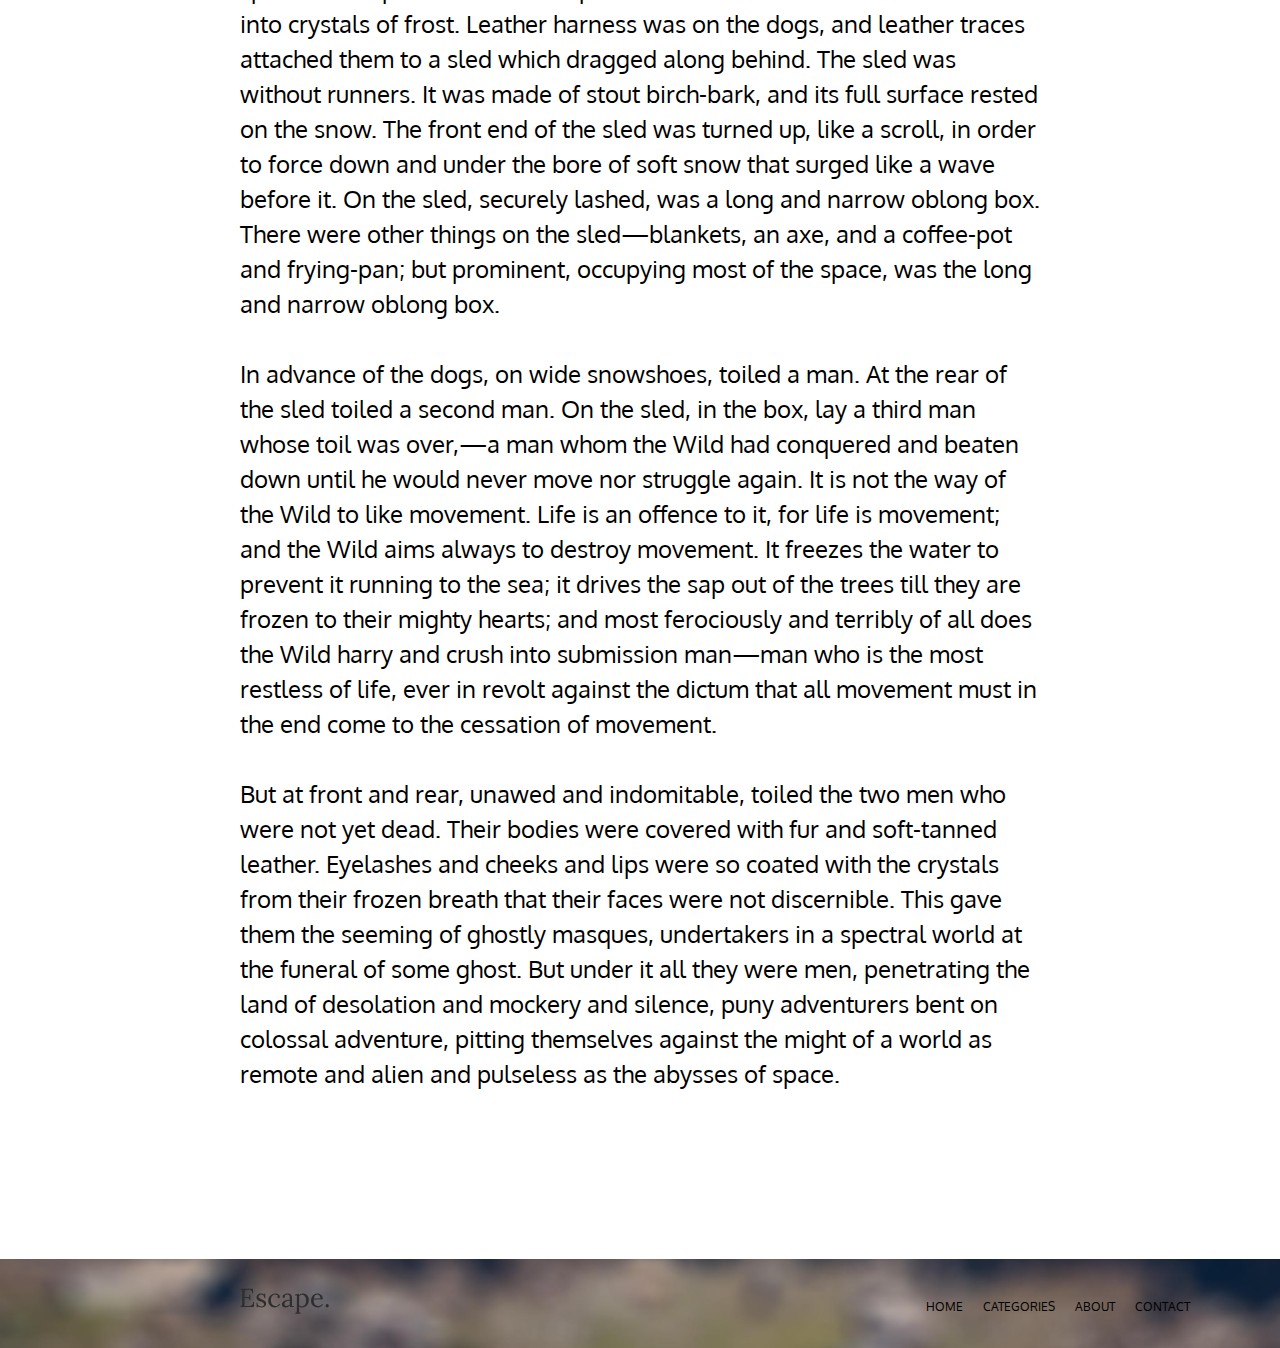
==== commit c2e677de: "New lab" ====
--- a/Lab_1/index.html
+++ b/Lab_1/index.html
@@ -10,106 +10,102 @@
     <title>Lab_1</title>
 </head>
 <body>
-    <div class="set_body">
-        <header>
-            <div class="header_conteiner">
-                <div class="title_Escape">
-                    Escape.
-                </div>
-                <nav class="header_nav">
-                    <ul class="header_list">
-                        <li class="nav-title"><a href="#!">Home</a></li>
-                        <li class="nav-title"><a href="#!">Categories</a></li>
-                        <li class="nav-title"><a href="#!">About</a></li>
-                        <li class="nav-title"><a href="#!">Contact</a></li>
-                    </ul>
-                </nav>
+    <header>
+        <div class="header-conteiner">
+            <div class="title-escape">
+                <img src="./img/Escape..svg">
             </div>
-        </header>
-        <div class="title">
-            <div class="title_conteiner">
-                <p class="Road_ahead">The Road Ahead</p>
-                <p class="Road_ahead_under">The road ahead might be paved - it might not be.</p>
+            <nav class="header-nav">
+                <ul class="header-list">
+                    <li class="nav-title"><a href="#!">Home</a></li>
+                    <li class="nav-title"><a href="#!">Categories</a></li>
+                    <li class="nav-title"><a href="#!">About</a></li>
+                    <li class="nav-title"><a href="#!">Contact</a></li>
+                </ul>
+            </nav>
+        </div>
+    </header>
+    <div class="title">
+        <div class="title-conteiner">
+            <p class="road-ahead">The Road Ahead</p>
+            <p class="road-ahead-under">The road ahead might be paved - it might not be.</p>
+        </div>
+    </div>
+    <img src="./img/MainBack.png" alt="hi">
+    <div class="main-text-block">
+        <div class="text-block">
+            <p>
+                Dark spruce forest frowned on either side the frozen waterway. 
+                The trees had been stripped by a recent wind of their white 
+                covering of frost, and they seemed to lean towards each other, 
+                black and ominous, in the fading light. A vast silence reigned 
+                over the land. The land itself was a desolation, lifeless, 
+                without movement, so lone and cold that the spirit of it was 
+                not even that of sadness. There was a hint in it of laughter, 
+                but of a laughter more terrible than any sadness—a laughter that 
+                was mirthless as the smile of the sphinx, a laughter cold as the 
+                frost and partaking of the grimness of infallibility. It was the 
+                masterful and incommunicable wisdom of eternity laughing at the 
+                futility of life and the effort of life. It was the Wild, the savage, 
+                frozen-hearted Northland Wild. 
+                <br/>
+                <br/>
+                But there was life, abroad in the land and defiant. Down the frozen 
+                waterway toiled a string of wolfish dogs. Their bristly fur was 
+                rimed with frost. Their breath froze in the air as it left their 
+                mouths, spouting forth in spumes of vapour that settled upon the 
+                hair of their bodies and formed into crystals of frost. Leather 
+                harness was on the dogs, and leather traces attached them to a sled 
+                which dragged along behind. The sled was without runners. It was made 
+                of stout birch-bark, and its full surface rested on the snow. The front 
+                end of the sled was turned up, like a scroll, in order to force down and 
+                under the bore of soft snow that surged like a wave before it. On the sled, 
+                securely lashed, was a long and narrow oblong box. There were other things 
+                on the sled—blankets, an axe, and a coffee-pot and frying-pan; but prominent, 
+                occupying most of the space, was the long and narrow oblong box.
+                <br/>
+                <br/>
+
+                In advance of the dogs, on wide snowshoes, toiled a man. At the rear of the 
+                sled toiled a second man. On the sled, in the box, lay a third man whose 
+                toil was over,—a man whom the Wild had conquered and beaten down until he 
+                would never move nor struggle again. It is not the way of the Wild to like 
+                movement. Life is an offence to it, for life is movement; and the Wild aims 
+                always to destroy movement. It freezes the water to prevent it running to 
+                the sea; it drives the sap out of the trees till they are frozen to their 
+                mighty hearts; and most ferociously and terribly of all does the Wild harry 
+                and crush into submission man—man who is the most restless of life, ever in 
+                revolt against the dictum that all movement must in the end come to the 
+                cessation of movement.
+                <br/>
+                <br/>
+
+                But at front and rear, unawed and indomitable, toiled the two men who were 
+                not yet dead. Their bodies were covered with fur and soft-tanned leather. 
+                Eyelashes and cheeks and lips were so coated with the crystals from their 
+                frozen breath that their faces were not discernible. This gave them the 
+                seeming of ghostly masques, undertakers in a spectral world at the funeral 
+                of some ghost. But under it all they were men, penetrating the land of 
+                desolation and mockery and silence, puny adventurers bent on colossal 
+                adventure, pitting themselves against the might of a world as remote and
+                 alien and pulseless as the abysses of space.
+            </p>
+        </div>
+    </div>
+    <footer>
+        <div class="footer-conteiner">
+            <div class="title-escape">
+                <img src="./img/Escape..svg">
             </div>
+            <nav class="header-nav">
+                <ul class="header-list">
+                    <li class="nav-title-footer"><a href="#!">Home</a></li>
+                    <li class="nav-title-footer"><a href="#!">Categories</a></li>
+                    <li class="nav-title-footer"><a href="#!">About</a></li>
+                    <li class="nav-title-footer"><a href="#!">Contact</a></li>
+                </ul>
+            </nav>
         </div>
-        <img src="./img/MainBack.png" alt="hi">
-        <div class="main_text_block">
-            <div class="text_block">
-                <p>
-                    Dark spruce forest frowned on either side the frozen waterway. 
-                    The trees had been stripped by a recent wind of their white 
-                    covering of frost, and they seemed to lean towards each other, 
-                    black and ominous, in the fading light. A vast silence reigned 
-                    over the land. The land itself was a desolation, lifeless, 
-                    without movement, so lone and cold that the spirit of it was 
-                    not even that of sadness. There was a hint in it of laughter, 
-                    but of a laughter more terrible than any sadness—a laughter that 
-                    was mirthless as the smile of the sphinx, a laughter cold as the 
-                    frost and partaking of the grimness of infallibility. It was the 
-                    masterful and incommunicable wisdom of eternity laughing at the 
-                    futility of life and the effort of life. It was the Wild, the savage, 
-                    frozen-hearted Northland Wild. 
-                </p>
-                <br/>  
-                <P>
-                    But there was life, abroad in the land and defiant. Down the frozen 
-                    waterway toiled a string of wolfish dogs. Their bristly fur was 
-                    rimed with frost. Their breath froze in the air as it left their 
-                    mouths, spouting forth in spumes of vapour that settled upon the 
-                    hair of their bodies and formed into crystals of frost. Leather 
-                    harness was on the dogs, and leather traces attached them to a sled 
-                    which dragged along behind. The sled was without runners. It was made 
-                    of stout birch-bark, and its full surface rested on the snow. The front 
-                    end of the sled was turned up, like a scroll, in order to force down and 
-                    under the bore of soft snow that surged like a wave before it. On the sled, 
-                    securely lashed, was a long and narrow oblong box. There were other things 
-                    on the sled—blankets, an axe, and a coffee-pot and frying-pan; but prominent, 
-                    occupying most of the space, was the long and narrow oblong box.
-                </P>
-                <br/>  
-                <P>
-                    In advance of the dogs, on wide snowshoes, toiled a man. At the rear of the 
-                    sled toiled a second man. On the sled, in the box, lay a third man whose 
-                    toil was over,—a man whom the Wild had conquered and beaten down until he 
-                    would never move nor struggle again. It is not the way of the Wild to like 
-                    movement. Life is an offence to it, for life is movement; and the Wild aims 
-                    always to destroy movement. It freezes the water to prevent it running to 
-                    the sea; it drives the sap out of the trees till they are frozen to their 
-                    mighty hearts; and most ferociously and terribly of all does the Wild harry 
-                    and crush into submission man—man who is the most restless of life, ever in 
-                    revolt against the dictum that all movement must in the end come to the 
-                    cessation of movement.
-                </P>
-                <br/>  
-                <P>
-                    But at front and rear, unawed and indomitable, toiled the two men who were 
-                    not yet dead. Their bodies were covered with fur and soft-tanned leather. 
-                    Eyelashes and cheeks and lips were so coated with the crystals from their 
-                    frozen breath that their faces were not discernible. This gave them the 
-                    seeming of ghostly masques, undertakers in a spectral world at the funeral 
-                    of some ghost. But under it all they were men, penetrating the land of 
-                    desolation and mockery and silence, puny adventurers bent on colossal 
-                    adventure, pitting themselves against the might of a world as remote and
-                     alien and pulseless as the abysses of space.
-                </P>
-            </div>
-        </div>
-        <footer>
-            <div class="footer_conteiner">
-                <div class="title_Escape">
-                    Escape.
-                </div>
-                <nav>
-                    <ul>
-                        <li class="nav-title_footer"><a href="#!">Home</a></li>
-                        <li class="nav-title_footer"><a href="#!">Categories</a></li>
-                        <li class="nav-title_footer"><a href="#!">About</a></li>
-                        <li class="nav-title_footer"><a href="#!">Contact</a></li>
-                    </ul>
-                </nav>
-            </div>
-        </footer>
-    </div>
+    </footer>
 </body>
-
 </html>